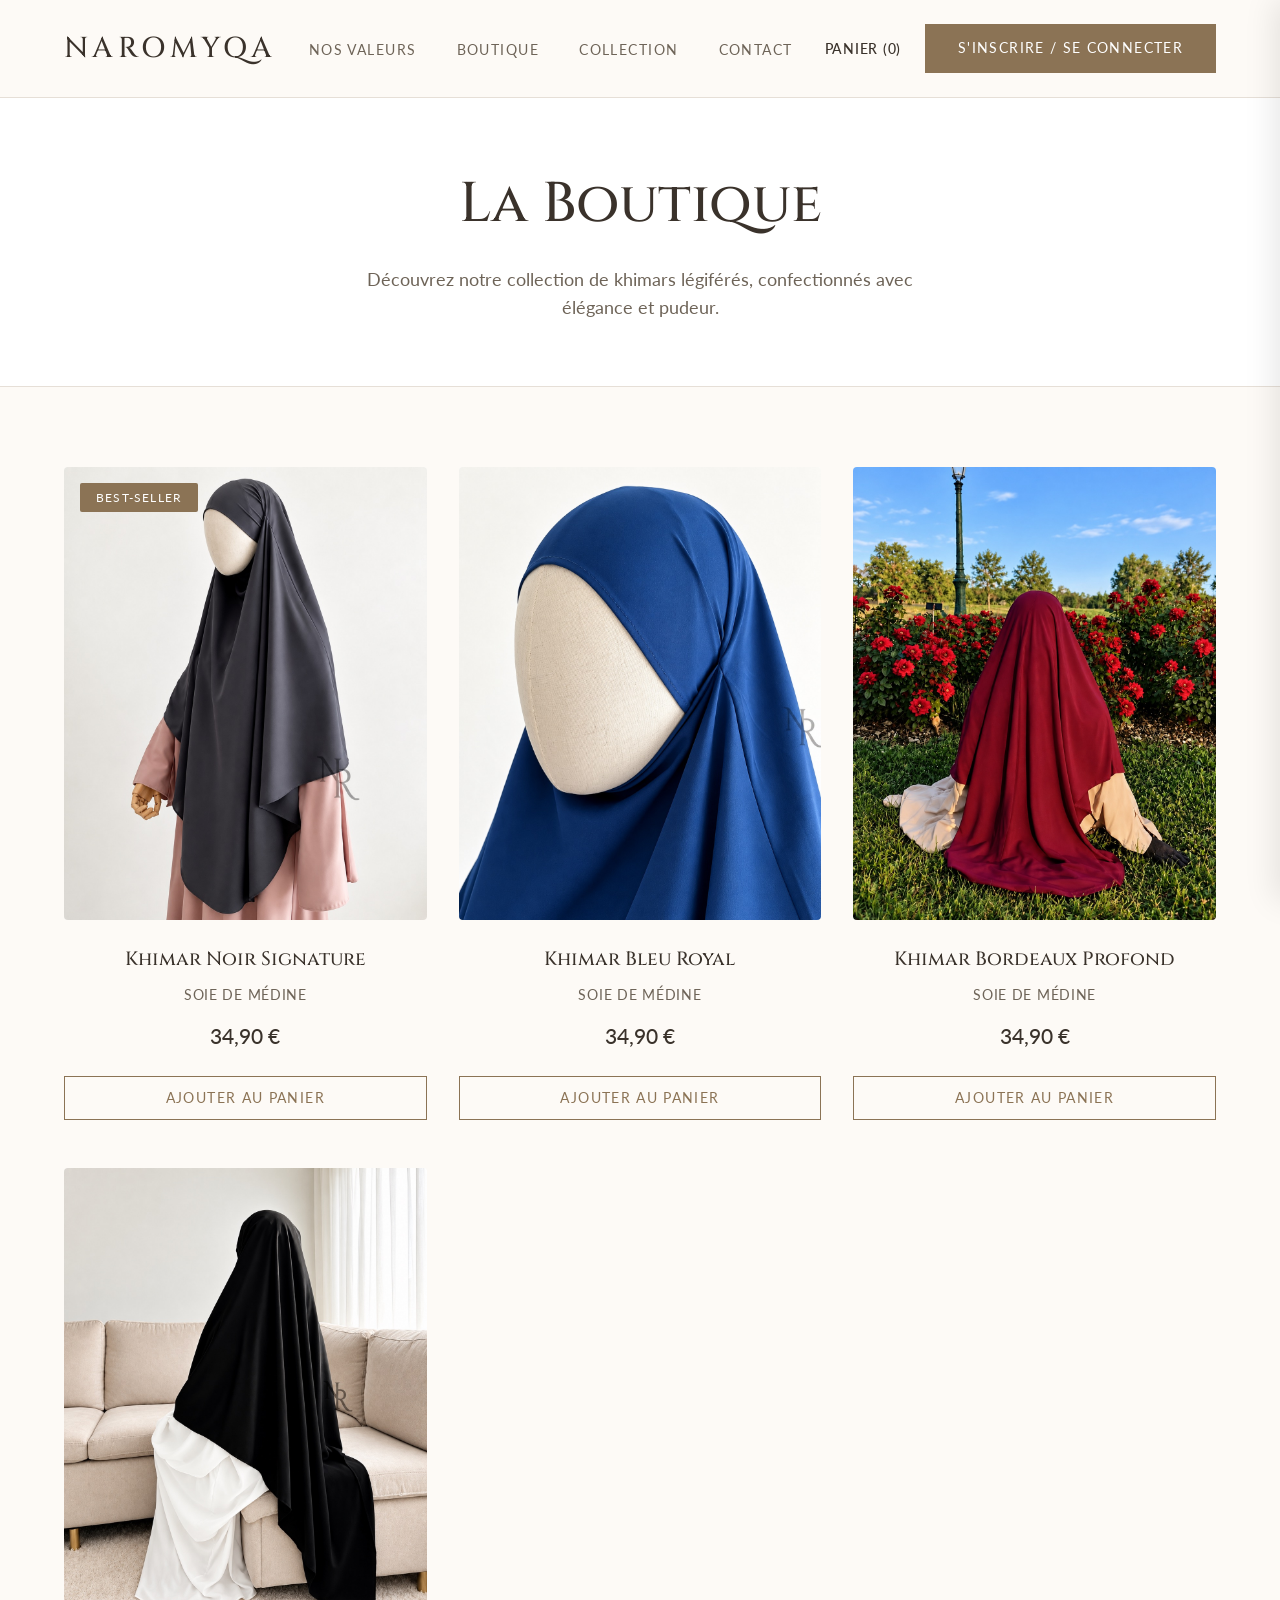
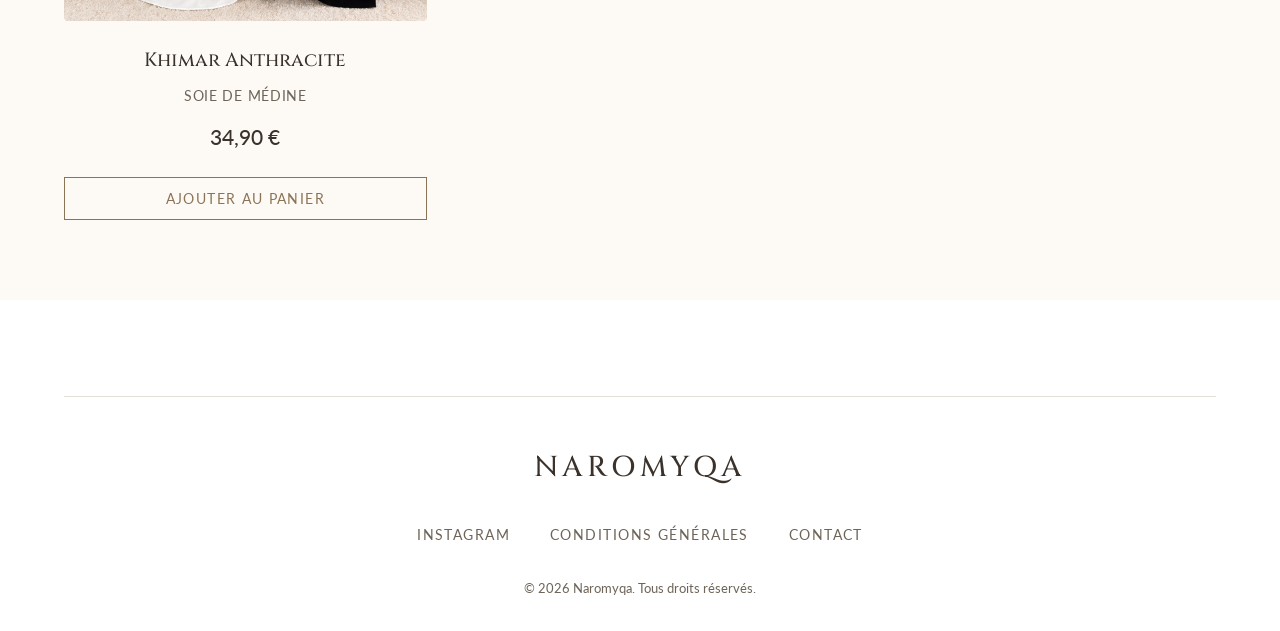
==== boutique.html @ 2ec2189b "Initial commit with checkout and klaviyo backend" ====
<!DOCTYPE html>
<html lang="fr">
<head>
    <meta charset="UTF-8">
    <meta name="viewport" content="width=device-width, initial-scale=1.0">
    <title>Boutique | Naromyqa</title>
    <meta name="description" content="Découvrez notre collection de khimars légiférés.">
    <link href="https://fonts.googleapis.com/css2?family=Cinzel:wght@400;500;600&family=Lato:wght@300;400&display=swap" rel="stylesheet">
    <link rel="stylesheet" href="styles.css">
    <style>
        .product-link { text-decoration: none; color: inherit; }
        .product-link:hover h3 { text-decoration: underline; }
    </style>
    <script src="https://cdn.jsdelivr.net/npm/@supabase/supabase-js@2"></script>
</head>
<body class="shop-page">
    <nav class="navbar">
        <a href="index.html" class="logo">NAROMYQA</a>
        <ul class="nav-links">
            <li><a href="index.html#valeurs">Nos Valeurs</a></li>
            <li><a href="boutique.html">Boutique</a></li>
            <li><a href="index.html#collection">Collection</a></li>
            <li><a href="index.html#contact">Contact</a></li>
        </ul>
        <div class="nav-actions">
            <a href="#" class="cart-toggle" id="cart-btn">Panier (<span id="cart-count">0</span>)</a>
            <a href="login.html" class="btn-primary" id="nav-auth-btn">S'inscrire / Se connecter</a>
        </div>
    </nav>

    <header class="shop-header fade-in-up">
        <h1>La Boutique</h1>
        <p>Découvrez notre collection de khimars légiférés, confectionnés avec élégance et pudeur.</p>
    </header>

    <main class="shop-container">
        <div class="product-grid">
            <!-- Product 1 -->
            <div class="product-card fade-in-up delay-1">
                <div class="product-image">
                    <a href="produit.html?color=noir"><img src="assets/khimar-noir.jpg" alt="Khimar Noir"></a>
                    <span class="badge">Best-seller</span>
                </div>
                <div class="product-info">
                    <a href="produit.html?color=noir" class="product-link"><h3>Khimar Noir Signature</h3></a>
                    <p class="product-material">Soie de Médine</p>
                    <p class="product-price">34,90 €</p>
                    <button class="btn-secondary add-to-cart">Ajouter au panier</button>
                </div>
            </div>

            <!-- Product 2 -->
            <div class="product-card fade-in-up delay-1">
                <div class="product-image">
                    <a href="produit.html?color=bleu"><img src="assets/khimar-bleu.jpg" alt="Khimar Bleu"></a>
                </div>
                <div class="product-info">
                    <a href="produit.html?color=bleu" class="product-link"><h3>Khimar Bleu Royal</h3></a>
                    <p class="product-material">Soie de Médine</p>
                    <p class="product-price">34,90 €</p>
                    <button class="btn-secondary add-to-cart">Ajouter au panier</button>
                </div>
            </div>

            <!-- Product 3 -->
            <div class="product-card fade-in-up delay-2">
                <div class="product-image">
                    <a href="produit.html?color=bordeaux"><img src="assets/khimar-bordeaux.jpg" alt="Khimar Bordeaux"></a>
                </div>
                <div class="product-info">
                    <a href="produit.html?color=bordeaux" class="product-link"><h3>Khimar Bordeaux Profond</h3></a>
                    <p class="product-material">Soie de Médine</p>
                    <p class="product-price">34,90 €</p>
                    <button class="btn-secondary add-to-cart">Ajouter au panier</button>
                </div>
            </div>

            <!-- Product 4 -->
            <div class="product-card fade-in-up delay-2">
                <div class="product-image">
                    <a href="produit.html?color=gris"><img src="assets/khimar-gris.jpg" alt="Khimar Gris"></a>
                </div>
                <div class="product-info">
                    <a href="produit.html?color=gris" class="product-link"><h3>Khimar Anthracite</h3></a>
                    <p class="product-material">Soie de Médine</p>
                    <p class="product-price">34,90 €</p>
                    <button class="btn-secondary add-to-cart">Ajouter au panier</button>
                </div>
            </div>
        </div>
    </main>

    <footer id="contact" class="footer">
        <div class="footer-bottom">
            <div class="logo">NAROMYQA</div>
            <div class="footer-links">
                <a href="#">Instagram</a>
                <a href="#">Conditions Générales</a>
                <a href="#">Contact</a>
            </div>
            <p class="copyright">© 2026 Naromyqa. Tous droits réservés.</p>
        </div>
    </footer>

    <!-- Panier (Sidebar) -->
    <div class="cart-overlay" id="cart-overlay"></div>
    <div class="cart-sidebar" id="cart-sidebar">
        <div class="cart-header">
            <h2>Votre Panier</h2>
            <button class="close-cart" id="close-cart">&times;</button>
        </div>
        <div class="shipping-bar-container">
            <p id="shipping-message">Livraison gratuite à partir de <strong>80 €</strong></p>
            <div class="shipping-progress">
                <div class="shipping-progress-fill" id="shipping-progress-fill"></div>
            </div>
        </div>
        <div class="cart-items" id="cart-items">
            <!-- Items injectés via JS -->
        </div>
        <div class="cart-footer">
            <div class="cart-reassurance">
                <span>🔒 Paiement sécurisé</span>
                <span>📦 Expédition 24/48h</span>
            </div>
            <div class="cart-total">
                <span>TOTAL</span>
                <span id="cart-total-price">0,00 €</span>
            </div>
            <button class="btn-primary w-100 checkout-btn" onclick="window.location.href='checkout.html'" style="width:100%; font-size:1.1rem; padding:1rem; letter-spacing:1px; display:flex; justify-content:center; align-items:center; gap:10px;">
                <svg width="20" height="20" viewBox="0 0 24 24" fill="none" stroke="currentColor" stroke-width="2"><rect x="3" y="11" width="18" height="11" rx="2" ry="2"></rect><path d="M7 11V7a5 5 0 0 1 10 0v4"></path></svg>
                PASSER À LA CAISSE
            </button>
            <div class="payment-methods">
                <img src="https://upload.wikimedia.org/wikipedia/commons/b/b5/PayPal.svg" alt="PayPal" height="15" style="margin-right:10px;">
                <img src="https://upload.wikimedia.org/wikipedia/commons/2/2a/Mastercard-logo.svg" alt="Mastercard" height="15">
            </div>
        </div>
    </div>

    <script src="auth.js?v=3"></script>
    <script src="script.js?v=3"></script>
</body>
</html>
---- styles.css ----
:root {
    --bg-color: #fdfaf6; /* Soft beige/cream */
    --text-primary: #3a322b; /* Deep taupe/brown */
    --text-secondary: #6e6458;
    --accent: #8b7355; /* Warm earthy tone */
    --accent-hover: #6a573f;
    --surface: #ffffff;
    --border: #e6dfd7;
}

* {
    margin: 0;
    padding: 0;
    box-sizing: border-box;
}

body {
    background-color: var(--bg-color);
    color: var(--text-primary);
    font-family: 'Lato', sans-serif;
    line-height: 1.6;
    overflow-x: hidden;
    -webkit-font-smoothing: antialiased;
}

h1, h2, h3, .logo, .eyebrow {
    font-family: 'Cinzel', serif;
    font-weight: 500;
}

a {
    text-decoration: none;
    color: inherit;
    transition: color 0.3s ease;
}

/* Navbar */
.navbar {
    position: fixed;
    top: 0;
    left: 0;
    width: 100%;
    padding: 1.5rem 5%;
    display: flex;
    justify-content: space-between;
    align-items: center;
    background: rgba(253, 250, 246, 0.9);
    backdrop-filter: blur(10px);
    z-index: 1000;
    border-bottom: 1px solid var(--border);
}

.logo {
    font-size: 1.8rem;
    letter-spacing: 0.15em;
    color: var(--text-primary);
}

.nav-links {
    display: flex;
    list-style: none;
    gap: 2.5rem;
}

.nav-links a {
    font-size: 0.9rem;
    color: var(--text-secondary);
    text-transform: uppercase;
    letter-spacing: 0.1em;
}

.nav-links a:hover {
    color: var(--accent);
}

/* Buttons */
.btn-primary {
    background: var(--accent);
    color: #fff;
    padding: 0.8rem 2rem;
    font-family: 'Lato', sans-serif;
    font-weight: 400;
    text-transform: uppercase;
    letter-spacing: 0.1em;
    font-size: 0.85rem;
    transition: all 0.3s ease;
    border: 1px solid var(--accent);
    cursor: pointer;
}

.btn-primary:hover {
    background: var(--accent-hover);
    border-color: var(--accent-hover);
}

.btn-secondary {
    background: transparent;
    color: var(--accent);
    padding: 0.8rem 2rem;
    font-family: 'Lato', sans-serif;
    text-transform: uppercase;
    letter-spacing: 0.1em;
    font-size: 0.85rem;
    transition: all 0.3s ease;
    border: 1px solid var(--accent);
}

.btn-secondary:hover {
    background: var(--accent);
    color: #fff;
}

/* Hero Section */
.hero {
    min-height: 100vh;
    display: flex;
    flex-direction: column;
    align-items: center;
    justify-content: center;
    text-align: center;
    padding: 8rem 5% 4rem;
    position: relative;
}

.hero-content {
    max-width: 800px;
    z-index: 2;
    margin-bottom: 3rem;
}

.eyebrow {
    color: var(--accent);
    letter-spacing: 0.2em;
    font-size: 0.9rem;
    display: block;
    margin-bottom: 1rem;
    text-transform: uppercase;
}

.hero-title {
    font-size: clamp(2.5rem, 5vw, 4.5rem);
    line-height: 1.2;
    margin-bottom: 1.5rem;
    color: var(--text-primary);
}

.hero-subtitle {
    font-size: 1.1rem;
    color: var(--text-secondary);
    max-width: 600px;
    margin: 0 auto 2.5rem;
}

.hero-image-wrapper {
    width: 100%;
    max-width: 900px;
    position: relative;
}

.hero-image {
    width: 100%;
    height: auto;
    max-height: 700px;
    box-shadow: 0 10px 40px rgba(0,0,0,0.05);
    border-radius: 4px;
    object-fit: cover;
    object-position: center 30%;
}

/* Features / Values */
.features {
    padding: 6rem 5%;
    background-color: var(--surface);
}

.section-header {
    text-align: center;
    margin-bottom: 4rem;
}

.section-header h2 {
    font-size: 2.5rem;
    margin-bottom: 1rem;
}

.divider {
    width: 60px;
    height: 2px;
    background-color: var(--accent);
    margin: 0 auto;
}

.features-grid {
    display: grid;
    grid-template-columns: repeat(auto-fit, minmax(280px, 1fr));
    gap: 3rem;
    max-width: 1100px;
    margin: 0 auto;
    text-align: center;
}

.feature-card {
    padding: 2rem;
}

.icon {
    font-size: 2.5rem;
    margin-bottom: 1.5rem;
    color: var(--accent);
}

.feature-card h3 {
    font-size: 1.4rem;
    margin-bottom: 1rem;
}

.feature-card p {
    color: var(--text-secondary);
    font-size: 1rem;
}

/* Collection Gallery */
.collection {
    padding: 6rem 5%;
    background: var(--bg-color);
    text-align: center;
}

.collection-desc {
    color: var(--text-secondary);
    max-width: 600px;
    margin: 0 auto 3rem;
    font-size: 1.1rem;
}

.gallery-grid {
    display: grid;
    grid-template-columns: repeat(auto-fit, minmax(220px, 1fr));
    gap: 1.5rem;
    max-width: 1200px;
    margin: 0 auto;
}

.gallery-item {
    position: relative;
    border-radius: 4px;
    overflow: hidden;
    aspect-ratio: 4/5;
    background-color: var(--border);
}

.gallery-item.large {
    grid-column: 1 / -1;
    aspect-ratio: 21/9;
}

.gallery-item img {
    width: 100%;
    height: 100%;
    object-fit: cover;
    object-position: center;
    transition: transform 0.5s ease;
}

.gallery-item:hover img {
    transform: scale(1.05);
}

.overlay {
    position: absolute;
    inset: 0;
    background: rgba(58, 50, 43, 0.5);
    display: flex;
    align-items: center;
    justify-content: center;
    opacity: 0;
    transition: opacity 0.3s ease;
}

.gallery-item:hover .overlay {
    opacity: 1;
}

.overlay span {
    color: #fff;
    font-family: 'Cinzel', serif;
    font-size: 1.2rem;
    letter-spacing: 0.1em;
}

.collection-action {
    margin-top: 3rem;
}

@media (max-width: 768px) {
    .gallery-item.large {
        aspect-ratio: 16/9;
    }
}

/* Footer */
.footer {
    padding: 6rem 5% 2rem;
    background-color: var(--surface);
}

.footer-cta {
    text-align: center;
    max-width: 600px;
    margin: 0 auto 5rem;
}

.footer-cta h2 {
    font-size: 2rem;
    margin-bottom: 1rem;
}

.footer-cta p {
    color: var(--text-secondary);
    margin-bottom: 2rem;
}

.waitlist-form {
    display: flex;
    gap: 1rem;
    justify-content: center;
}

.waitlist-form input {
    background: transparent;
    border: 1px solid var(--border);
    color: var(--text-primary);
    padding: 0.8rem 1.5rem;
    width: 100%;
    max-width: 300px;
    font-family: 'Lato', sans-serif;
    outline: none;
    transition: border-color 0.3s ease;
}

.waitlist-form input:focus {
    border-color: var(--accent);
}

.footer-bottom {
    display: flex;
    flex-direction: column;
    align-items: center;
    gap: 2rem;
    padding-top: 3rem;
    border-top: 1px solid var(--border);
}

.footer-links {
    display: flex;
    gap: 2.5rem;
}

.footer-links a {
    color: var(--text-secondary);
    font-size: 0.9rem;
    text-transform: uppercase;
    letter-spacing: 0.1em;
}

.footer-links a:hover {
    color: var(--accent);
}

.copyright {
    color: var(--text-secondary);
    font-size: 0.8rem;
}

/* Animations */
.fade-in-up {
    opacity: 0;
    transform: translateY(30px);
    transition: opacity 0.8s ease, transform 0.8s ease;
}

.fade-in-up.visible {
    opacity: 1;
    transform: translateY(0);
}

.delay-1 { transition-delay: 0.2s; }
.delay-2 { transition-delay: 0.4s; }

/* Responsive */
@media (max-width: 768px) {
    .nav-links {
        display: none;
    }
    
    .waitlist-form {
        flex-direction: column;
        align-items: center;
    }
    
    .hero-title {
        font-size: 2.2rem;
    }
}

/* --- BOUTIQUE STYLES --- */
.shop-page {
    background-color: var(--bg-color);
}

.shop-header {
    padding: 10rem 5% 4rem;
    text-align: center;
    background: var(--surface);
    border-bottom: 1px solid var(--border);
}

.shop-header h1 {
    font-size: 3.5rem;
    color: var(--text-primary);
    margin-bottom: 1rem;
}

.shop-header p {
    color: var(--text-secondary);
    font-size: 1.1rem;
    max-width: 600px;
    margin: 0 auto;
}

.shop-container {
    padding: 5rem 5%;
    max-width: 1400px;
    margin: 0 auto;
    display: flex;
    flex-direction: column;
    gap: 3rem;
}

.product-grid {
    display: grid;
    grid-template-columns: repeat(auto-fill, minmax(280px, 1fr));
    gap: 3rem 2rem;
}

.product-card {
    background: transparent;
    transition: transform 0.3s ease;
}

.product-card:hover {
    transform: translateY(-5px);
}

.product-image {
    position: relative;
    border-radius: 4px;
    overflow: hidden;
    aspect-ratio: 4/5;
    background: var(--surface);
    margin-bottom: 1.5rem;
}

.product-image img {
    width: 100%;
    height: 100%;
    object-fit: cover;
    object-position: center;
    transition: transform 0.6s ease;
}

.product-card:hover .product-image img {
    transform: scale(1.05);
}

.badge {
    position: absolute;
    top: 1rem;
    left: 1rem;
    background: var(--accent);
    color: #fff;
    padding: 0.3rem 1rem;
    font-size: 0.75rem;
    text-transform: uppercase;
    letter-spacing: 0.1em;
    border-radius: 2px;
}

.product-info {
    text-align: center;
}

.product-info h3 {
    font-size: 1.2rem;
    margin-bottom: 0.5rem;
    color: var(--text-primary);
}

.product-material {
    color: var(--text-secondary);
    font-size: 0.9rem;
    margin-bottom: 0.8rem;
    text-transform: uppercase;
    letter-spacing: 0.05em;
}

.product-price {
    font-size: 1.3rem;
    color: var(--text-primary);
    font-weight: 500;
    margin-bottom: 1.5rem;
}

.add-to-cart {
    width: 100%;
}

/* --- PANIER STYLES --- */
.nav-actions {
    display: flex;
    align-items: center;
    gap: 1.5rem;
}

.cart-toggle {
    font-weight: 500;
    text-transform: uppercase;
    letter-spacing: 0.05em;
    font-size: 0.9rem;
    cursor: pointer;
}

.cart-overlay {
    position: fixed;
    top: 0;
    left: 0;
    width: 100vw;
    height: 100vh;
    background: rgba(0, 0, 0, 0.5);
    z-index: 1999;
    opacity: 0;
    visibility: hidden;
    transition: all 0.3s ease;
}

.cart-overlay.active {
    opacity: 1;
    visibility: visible;
}

.cart-sidebar {
    position: fixed;
    top: 0;
    right: -400px;
    width: 400px;
    max-width: 100vw;
    height: 100vh;
    background: var(--surface);
    z-index: 2000;
    display: flex;
    flex-direction: column;
    transition: right 0.4s ease;
    box-shadow: -5px 0 30px rgba(0,0,0,0.1);
}

.cart-sidebar.active {
    right: 0;
}

.cart-header {
    padding: 1.5rem 2rem;
    border-bottom: 1px solid var(--border);
    display: flex;
    justify-content: space-between;
    align-items: center;
}

.cart-header h2 {
    font-size: 1.5rem;
    margin: 0;
}

.close-cart {
    background: none;
    border: none;
    font-size: 2rem;
    cursor: pointer;
    color: var(--text-primary);
}

.cart-items {
    flex-grow: 1;
    padding: 2rem;
    overflow-y: auto;
    display: flex;
    flex-direction: column;
    gap: 1.5rem;
}

.cart-item {
    display: flex;
    gap: 1rem;
    align-items: center;
    border-bottom: 1px solid var(--border);
    padding-bottom: 1rem;
}

.cart-item img {
    width: 70px;
    height: 90px;
    object-fit: cover;
    border-radius: 4px;
}

.cart-item-details {
    flex-grow: 1;
}

.cart-item-title {
    font-size: 0.95rem;
    margin-bottom: 0.3rem;
}

.cart-item-price {
    font-weight: 500;
    color: var(--accent);
}

.cart-item-actions {
    display: flex;
    align-items: center;
    gap: 0.8rem;
    margin-top: 0.5rem;
}

.qty-btn {
    background: var(--bg-color);
    border: 1px solid var(--border);
    width: 25px;
    height: 25px;
    border-radius: 50%;
    cursor: pointer;
    display: flex;
    align-items: center;
    justify-content: center;
}

.remove-item {
    background: none;
    border: none;
    color: #cc0000;
    font-size: 0.8rem;
    cursor: pointer;
    margin-left: auto;
    text-decoration: underline;
}

.cart-footer {
    padding: 2rem;
    border-top: 1px solid var(--border);
    background: var(--surface);
}

.cart-total {
    display: flex;
    justify-content: space-between;
    font-size: 1.3rem;
    font-weight: 500;
    margin-bottom: 1.5rem;
}

.shipping-bar-container {
    padding: 1rem 2rem;
    background: #fdfbf7;
    border-bottom: 1px solid var(--border);
}

.shipping-bar-container p {
    font-size: 0.85rem;
    text-align: center;
    margin-bottom: 0.5rem;
    color: var(--text-primary);
}

.shipping-progress {
    height: 4px;
    background: #e0e0e0;
    border-radius: 4px;
    overflow: hidden;
}

.shipping-progress-fill {
    height: 100%;
    background: var(--text-primary);
    width: 0%;
    transition: width 0.5s ease, background-color 0.5s ease;
}

.cart-reassurance {
    display: flex;
    justify-content: space-between;
    font-size: 0.8rem;
    font-weight: 500;
    color: var(--text-secondary);
    margin-bottom: 1.5rem;
}

.payment-methods {
    display: flex;
    justify-content: center;
    align-items: center;
    margin-top: 1rem;
    opacity: 0.6;
}

/* --- PRODUCT PAGE STYLES --- */
.product-page-layout {
    background-color: var(--surface);
}
.product-detail-container {
    padding: 8rem 5% 4rem;
    max-width: 1200px;
    margin: 0 auto;
}
.breadcrumbs {
    font-size: 0.9rem;
    color: var(--text-secondary);
    margin-bottom: 2rem;
}
.breadcrumbs a {
    color: var(--text-primary);
    text-decoration: none;
}
.product-detail-grid {
    display: grid;
    grid-template-columns: 1fr 1fr;
    gap: 4rem;
}
.product-gallery img {
    width: 100%;
    aspect-ratio: 4/5;
    object-fit: cover;
    border-radius: 4px;
}
.product-info-panel {
    display: flex;
    flex-direction: column;
}
.product-info-panel h1 {
    font-size: 2.5rem;
    margin-bottom: 1rem;
    color: var(--text-primary);
}
.product-price-large {
    font-size: 2rem;
    font-weight: 500;
    color: var(--text-primary);
    margin-bottom: 0.5rem;
}
.klarna-promo {
    font-size: 0.85rem;
    color: var(--text-secondary);
    margin-bottom: 2rem;
}
.product-description {
    line-height: 1.6;
    margin-bottom: 2rem;
    color: var(--text-secondary);
}
.option-label {
    margin-bottom: 0.5rem;
    font-size: 0.9rem;
}
.color-selectors {
    display: flex;
    gap: 1rem;
    margin-bottom: 2rem;
}
.color-btn {
    width: 40px;
    height: 40px;
    border-radius: 50%;
    border: 2px solid transparent;
    cursor: pointer;
    transition: all 0.3s ease;
}
.color-btn.active {
    border-color: var(--accent);
    box-shadow: 0 0 0 2px var(--bg-color), 0 0 0 4px var(--accent);
}
.add-to-cart-wrapper {
    display: flex;
    gap: 1rem;
    margin-bottom: 2rem;
}
.qty-selector {
    display: flex;
    align-items: center;
    border: 1px solid var(--border);
    border-radius: 4px;
}
.qty-selector button {
    background: none;
    border: none;
    width: 40px;
    height: 100%;
    font-size: 1.2rem;
    cursor: pointer;
}
.qty-selector input {
    width: 40px;
    text-align: center;
    border: none;
    font-size: 1rem;
    background: transparent;
    color: var(--text-primary);
}
.detail-add-btn {
    flex-grow: 1;
    padding: 1rem;
    font-size: 1.1rem;
    letter-spacing: 1px;
}
.product-perks {
    display: flex;
    flex-direction: column;
    gap: 0.8rem;
    margin-bottom: 3rem;
    font-size: 0.9rem;
    color: var(--text-secondary);
}
.accordion-item {
    border-bottom: 1px solid var(--border);
}
.accordion-header {
    width: 100%;
    background: none;
    border: none;
    padding: 1.5rem 0;
    display: flex;
    justify-content: space-between;
    font-size: 1rem;
    font-weight: 500;
    color: var(--text-primary);
    cursor: pointer;
}
.accordion-content {
    max-height: 0;
    overflow: hidden;
    transition: max-height 0.3s ease;
}
@media (max-width: 768px) {
    .product-detail-grid {
        grid-template-columns: 1fr;
        gap: 2rem;
    }
}

/* --- AUTH PAGE STYLES --- */
.auth-page {
    background-color: var(--bg-color);
    min-height: 100vh;
    display: flex;
    align-items: center;
    justify-content: center;
}
.auth-container {
    width: 100%;
    max-width: 450px;
    padding: 2rem;
}
.auth-box {
    background: var(--surface);
    padding: 3rem;
    border-radius: 4px;
    box-shadow: 0 10px 40px rgba(0,0,0,0.05);
    text-align: center;
    transition: transform 0.2s ease, opacity 0.2s ease;
}
.btn-primary.loading {
    opacity: 0.7;
    cursor: not-allowed;
    background-color: var(--text-secondary);
    border-color: var(--text-secondary);
}

/* Account Dashboard Specific Styles */
.account-tab {
    display: block;
    padding: 12px 16px;
    color: var(--text-secondary);
    text-decoration: none;
    border-radius: 4px;
    transition: background 0.2s, color 0.2s, border-left 0.2s;
    font-size: 1.05rem;
    border-left: 3px solid transparent;
}
.account-tab:hover {
    background: #fafafa;
    color: var(--text-primary);
}
.account-tab.active {
    background: #f9f9f9;
    color: var(--primary);
    border-left: 3px solid var(--primary);
    font-weight: 500;
}
.account-panel {
    animation: fadeIn 0.4s ease-out;
}
@keyframes fadeIn {
    from { opacity: 0; transform: translateY(10px); }
    to { opacity: 1; transform: translateY(0); }
}

/* --- OPTIMISATIONS E-COMMERCE CONVERSION --- */
/* Trust Bar Globale */
.trust-bar {
    display: flex;
    justify-content: center;
    gap: 4rem;
    padding: 2.5rem 5%;
    background: var(--surface);
    border-top: 1px solid #f0f0f0;
    border-bottom: 1px solid #f0f0f0;
    flex-wrap: wrap;
}
.trust-item {
    display: flex;
    align-items: center;
    gap: 1rem;
    color: var(--text-primary);
}
.trust-item svg {
    color: var(--primary);
    width: 28px;
    height: 28px;
}
.trust-item h4 {
    font-size: 0.95rem;
    margin-bottom: 0.2rem;
    font-weight: 600;
    text-transform: uppercase;
    letter-spacing: 0.5px;
}
.trust-item p {
    font-size: 0.85rem;
    color: var(--text-secondary);
    margin: 0;
}

/* Sticky Cart Bar sur page produit */
.sticky-cart-bar {
    position: fixed;
    bottom: 0;
    left: 0;
    width: 100%;
    background: rgba(255, 255, 255, 0.95);
    backdrop-filter: blur(10px);
    border-top: 1px solid #eee;
    box-shadow: 0 -10px 30px rgba(0,0,0,0.05);
    padding: 1rem 5%;
    display: flex;
    justify-content: space-between;
    align-items: center;
    transform: translateY(100%);
    transition: transform 0.4s cubic-bezier(0.16, 1, 0.3, 1);
    z-index: 1000;
}
.sticky-cart-bar.visible {
    transform: translateY(0);
}
.sticky-product-info {
    display: flex;
    align-items: center;
    gap: 1.5rem;
}
.sticky-product-info img {
    width: 50px;
    height: 50px;
    object-fit: cover;
    border-radius: 4px;
}
.sticky-product-info h4 {
    font-family: 'Cinzel', serif;
    font-size: 1.1rem;
    margin: 0 0 0.2rem 0;
}
.sticky-product-info p {
    color: var(--primary);
    font-weight: bold;
    margin: 0;
}

/* Bouton Checkout Pulsing dans le panier */
.checkout-btn {
    animation: pulseCheckout 2s infinite;
}
@keyframes pulseCheckout {
    0% { box-shadow: 0 0 0 0 rgba(166, 143, 119, 0.4); }
    70% { box-shadow: 0 0 0 10px rgba(166, 143, 119, 0); }
    100% { box-shadow: 0 0 0 0 rgba(166, 143, 119, 0); }
}
.auth-box h1 {
    font-size: 2rem;
    margin-bottom: 0.5rem;
    color: var(--text-primary);
}
.auth-box p {
    color: var(--text-secondary);
    margin-bottom: 2rem;
    font-size: 0.95rem;
}
.auth-form {
    display: flex;
    flex-direction: column;
    gap: 1.5rem;
    text-align: left;
}
.form-group label {
    display: block;
    margin-bottom: 0.5rem;
    font-size: 0.9rem;
    color: var(--text-primary);
}
.form-group input {
    width: 100%;
    padding: 0.8rem;
    border: 1px solid var(--border);
    border-radius: 4px;
    background: var(--bg-color);
    color: var(--text-primary);
    font-family: 'Lato', sans-serif;
    outline: none;
    transition: border-color 0.3s ease;
}
.form-group input:focus {
    border-color: var(--accent);
}
.auth-switch {
    margin-top: 1.5rem;
    font-size: 0.9rem;
}
.auth-switch a {
    color: var(--text-primary);
    font-weight: 600;
    text-decoration: underline;
}
.auth-error {
    background: #ffebee;
    color: #c62828;
    padding: 0.8rem;
    border-radius: 4px;
    margin-bottom: 1rem;
    font-size: 0.9rem;
}
.auth-success {
    background: #e8f5e9;
    color: #2e7d32;
    padding: 0.8rem;
    border-radius: 4px;
    margin-bottom: 1rem;
    font-size: 0.9rem;
}
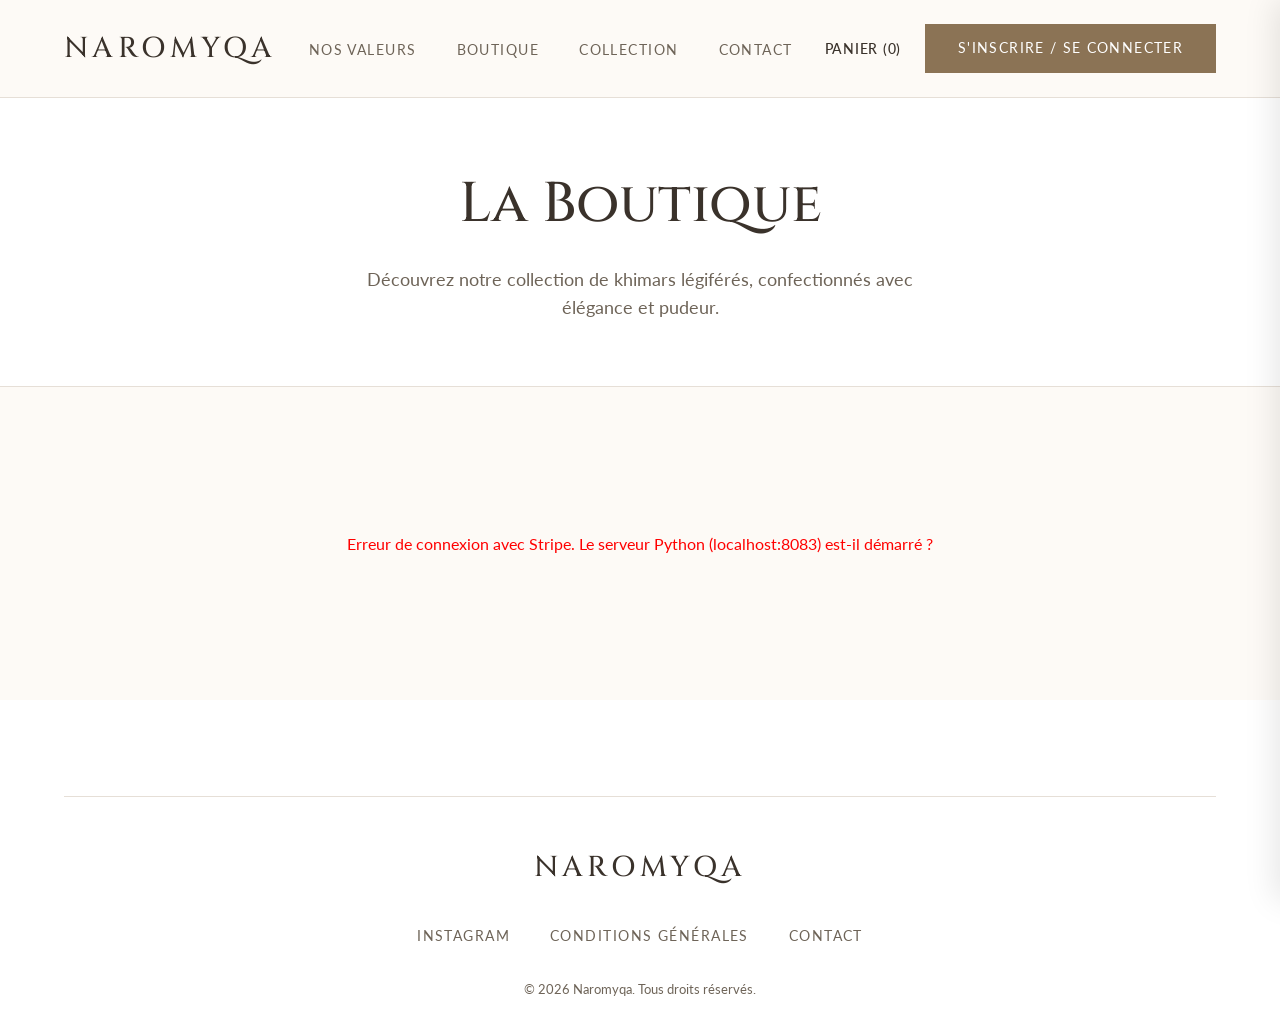
==== commit edf55d53: "feat: Connect boutique.html to Stripe Products API for dynamic catalog rendering" ====
--- a/boutique.html
+++ b/boutique.html
@@ -34,58 +34,10 @@
     </header>
 
     <main class="shop-container">
-        <div class="product-grid">
-            <!-- Product 1 -->
-            <div class="product-card fade-in-up delay-1">
-                <div class="product-image">
-                    <a href="produit.html?color=noir"><img src="assets/khimar-noir.jpg" alt="Khimar Noir"></a>
-                    <span class="badge">Best-seller</span>
-                </div>
-                <div class="product-info">
-                    <a href="produit.html?color=noir" class="product-link"><h3>Khimar Noir Signature</h3></a>
-                    <p class="product-material">Soie de Médine</p>
-                    <p class="product-price">34,90 €</p>
-                    <button class="btn-secondary add-to-cart">Ajouter au panier</button>
-                </div>
-            </div>
-
-            <!-- Product 2 -->
-            <div class="product-card fade-in-up delay-1">
-                <div class="product-image">
-                    <a href="produit.html?color=bleu"><img src="assets/khimar-bleu.jpg" alt="Khimar Bleu"></a>
-                </div>
-                <div class="product-info">
-                    <a href="produit.html?color=bleu" class="product-link"><h3>Khimar Bleu Royal</h3></a>
-                    <p class="product-material">Soie de Médine</p>
-                    <p class="product-price">34,90 €</p>
-                    <button class="btn-secondary add-to-cart">Ajouter au panier</button>
-                </div>
-            </div>
-
-            <!-- Product 3 -->
-            <div class="product-card fade-in-up delay-2">
-                <div class="product-image">
-                    <a href="produit.html?color=bordeaux"><img src="assets/khimar-bordeaux.jpg" alt="Khimar Bordeaux"></a>
-                </div>
-                <div class="product-info">
-                    <a href="produit.html?color=bordeaux" class="product-link"><h3>Khimar Bordeaux Profond</h3></a>
-                    <p class="product-material">Soie de Médine</p>
-                    <p class="product-price">34,90 €</p>
-                    <button class="btn-secondary add-to-cart">Ajouter au panier</button>
-                </div>
-            </div>
-
-            <!-- Product 4 -->
-            <div class="product-card fade-in-up delay-2">
-                <div class="product-image">
-                    <a href="produit.html?color=gris"><img src="assets/khimar-gris.jpg" alt="Khimar Gris"></a>
-                </div>
-                <div class="product-info">
-                    <a href="produit.html?color=gris" class="product-link"><h3>Khimar Anthracite</h3></a>
-                    <p class="product-material">Soie de Médine</p>
-                    <p class="product-price">34,90 €</p>
-                    <button class="btn-secondary add-to-cart">Ajouter au panier</button>
-                </div>
+        <div class="product-grid" id="dynamic-product-grid">
+            <!-- Loader pendant la synchronisation Stripe -->
+            <div style="grid-column: 1/-1; text-align: center; padding: 4rem 0; font-family: 'Cinzel', serif; color: var(--accent);">
+                Chargement de la collection depuis Stripe...
             </div>
         </div>
     </main>
@@ -140,5 +92,66 @@
 
     <script src="auth.js?v=3"></script>
     <script src="script.js?v=3"></script>
+    <script>
+        // Synchronisation du catalogue avec Stripe
+        document.addEventListener('DOMContentLoaded', async () => {
+            const grid = document.getElementById('dynamic-product-grid');
+            if(!grid) return;
+            
+            try {
+                const response = await fetch('http://localhost:8083/products');
+                const products = await response.json();
+                
+                if (products.length === 0) {
+                    grid.innerHTML = '<div style="grid-column: 1/-1; text-align: center; padding: 4rem 0;">Aucun produit actif trouvé sur votre compte Stripe. Allez en créer un !</div>';
+                    return;
+                }
+                
+                grid.innerHTML = ''; // On vide le loader
+                
+                products.forEach((p, index) => {
+                    const delay = index % 2 === 0 ? 'delay-1' : 'delay-2';
+                    const formattedPrice = new Intl.NumberFormat('fr-FR', { style: 'currency', currency: 'EUR' }).format(p.price);
+                    
+                    const card = document.createElement('div');
+                    card.className = `product-card fade-in-up ${delay}`;
+                    card.innerHTML = `
+                        <div class="product-image">
+                            <img src="${p.image}" alt="${p.name}">
+                        </div>
+                        <div class="product-info">
+                            <h3>${p.name}</h3>
+                            <p class="product-material">${p.description || 'Naromyqa Signature'}</p>
+                            <p class="product-price">${formattedPrice}</p>
+                            <button class="btn-secondary add-to-cart" data-name="${p.name}" data-price="${p.price}" data-image="${p.image}">Ajouter au panier</button>
+                        </div>
+                    `;
+                    grid.appendChild(card);
+                });
+                
+                // On réattache les écouteurs du panier aux nouveaux boutons
+                if(typeof attachCartListeners === 'function') {
+                    attachCartListeners();
+                } else {
+                    // Fallback manuel au cas où la fonction globale n'est pas exposée
+                    document.querySelectorAll('.add-to-cart').forEach(btn => {
+                        btn.addEventListener('click', (e) => {
+                            const name = e.target.dataset.name;
+                            const price = parseFloat(e.target.dataset.price);
+                            const img = e.target.dataset.image;
+                            if(typeof addToCart === 'function') {
+                                addToCart(name, price, img);
+                                if(typeof openCart === 'function') openCart();
+                            }
+                        });
+                    });
+                }
+                
+            } catch (err) {
+                console.error("Erreur Stripe:", err);
+                grid.innerHTML = '<div style="grid-column: 1/-1; text-align: center; padding: 4rem 0; color: red;">Erreur de connexion avec Stripe. Le serveur Python (localhost:8083) est-il démarré ?</div>';
+            }
+        });
+    </script>
 </body>
 </html>
--- a/styles.css
+++ b/styles.css
@@ -14,13 +14,19 @@
     box-sizing: border-box;
 }
 
+html, body {
+    overflow-x: hidden;
+    width: 100%;
+    max-width: 100vw;
+}
+
 body {
     background-color: var(--bg-color);
     color: var(--text-primary);
     font-family: 'Lato', sans-serif;
     line-height: 1.6;
-    overflow-x: hidden;
     -webkit-font-smoothing: antialiased;
+    position: relative;
 }
 
 h1, h2, h3, .logo, .eyebrow {
@@ -1062,3 +1068,173 @@
     margin-bottom: 1rem;
     font-size: 0.9rem;
 }
+
+/* ========================================================= */
+/* --- OPTIMISATIONS MOBILES INTENSIVES (SMARTPHONE) --- */
+/* ========================================================= */
+@media (max-width: 768px) {
+    /* Navbar plus compacte */
+    .navbar {
+        padding: 1rem 5%;
+    }
+    .logo {
+        font-size: 1.4rem;
+    }
+    .nav-links {
+        gap: 1rem;
+    }
+    .nav-links a {
+        font-size: 0.8rem;
+    }
+
+    /* Hero Section : Moins de scroll, image visible de suite */
+    .hero {
+        min-height: auto;
+        padding: 6rem 5% 3rem;
+    }
+    .hero-title {
+        font-size: 2rem;
+        margin-bottom: 1rem;
+    }
+    .hero-subtitle {
+        font-size: 0.95rem;
+        margin-bottom: 1.5rem;
+    }
+    .hero-image {
+        max-height: 50vh; /* L'image ne prend que la moitié de l'écran maximum */
+    }
+
+    /* Sections générales : réduire les gros espaces (paddings) */
+    .features, .collection, .product-detail-container {
+        padding: 3rem 5%;
+    }
+    .section-header {
+        margin-bottom: 2rem;
+    }
+    .section-header h2 {
+        font-size: 1.8rem;
+    }
+    
+    /* Trust Bar (La barre de réassurance) - Scroll Horizontal sur Mobile */
+    .trust-bar {
+        gap: 1.5rem;
+        padding: 1.5rem 5%;
+        flex-direction: row; /* On force sur la même ligne */
+        flex-wrap: nowrap;
+        overflow-x: auto; /* Permet le scroll horizontal */
+        scroll-snap-type: x mandatory; /* Effet aimant doux */
+        -webkit-overflow-scrolling: touch;
+        justify-content: flex-start; /* Aligné à gauche pour scroller vers la droite */
+        scrollbar-width: none; /* Cache la barre de défilement (Firefox) */
+        width: 100%;
+        max-width: 100vw;
+    }
+    .trust-bar::-webkit-scrollbar {
+        display: none; /* Cache la barre de défilement (Chrome/Safari) */
+    }
+    .trust-item {
+        flex: 0 0 70%; /* Chaque icône prend 70% de l'écran, invitant à scroller */
+        scroll-snap-align: start;
+        flex-direction: column;
+        gap: 0.5rem;
+        text-align: center;
+    }
+
+    /* Grille de Features et Galerie - Scroll Horizontal sur Mobile */
+    .features-grid, .gallery-grid {
+        display: flex;
+        flex-direction: row;
+        flex-wrap: nowrap;
+        overflow-x: auto;
+        scroll-snap-type: x mandatory;
+        -webkit-overflow-scrolling: touch;
+        scrollbar-width: none;
+        gap: 1.5rem;
+        padding-bottom: 1rem;
+        width: 100%;
+        max-width: 100vw;
+    }
+    .features-grid::-webkit-scrollbar, .gallery-grid::-webkit-scrollbar {
+        display: none;
+    }
+    
+    .feature-card, .gallery-item {
+        flex: 0 0 85%; /* Chaque carte/image prend 85% de l'écran */
+        scroll-snap-align: center;
+    }
+
+    /* Page Produit */
+    .product-detail-container {
+        padding-top: 6rem;
+    }
+    .product-info-panel h1 {
+        font-size: 2rem;
+    }
+    .product-gallery img {
+        max-height: 60vh;
+    }
+    .add-to-cart-wrapper {
+        flex-direction: column; /* Le bouton Ajout Panier prend toute la largeur */
+    }
+    .qty-selector {
+        width: 100%;
+        justify-content: center;
+        margin-bottom: 1rem;
+    }
+    
+    /* Panier & Checkout */
+    .cart-drawer {
+        width: 100%; /* Le panier prend tout l'écran sur mobile */
+    }
+    .checkout-container {
+        padding: 5rem 5% 2rem;
+    }
+    .checkout-grid {
+        grid-template-columns: 1fr;
+        gap: 2rem;
+    }
+    
+    /* Barre d'ajout au panier flottante */
+    .sticky-cart-bar {
+        padding: 0.8rem 5%;
+        flex-direction: column;
+        gap: 0.8rem;
+        text-align: center;
+    }
+    .sticky-product-info {
+        justify-content: center;
+    }
+    .sticky-add-btn {
+        width: 100%;
+    }
+}
+
+/* Animation Swipe Hint globale */
+.swipe-hint {
+    display: none;
+}
+
+@media (max-width: 768px) {
+    .swipe-hint {
+        display: block;
+        text-align: right;
+        font-family: 'Cinzel', serif;
+        font-size: 0.75rem;
+        color: var(--accent);
+        text-transform: uppercase;
+        letter-spacing: 2px;
+        margin-bottom: 15px;
+        padding-right: 5%;
+        opacity: 0.8;
+    }
+    
+    .swipe-hint span {
+        display: inline-block;
+        animation: swipeArrow 2s infinite ease-in-out;
+    }
+    
+    @keyframes swipeArrow {
+        0%, 100% { transform: translateX(0); opacity: 0.5; }
+        50% { transform: translateX(8px); opacity: 1; }
+    }
+}
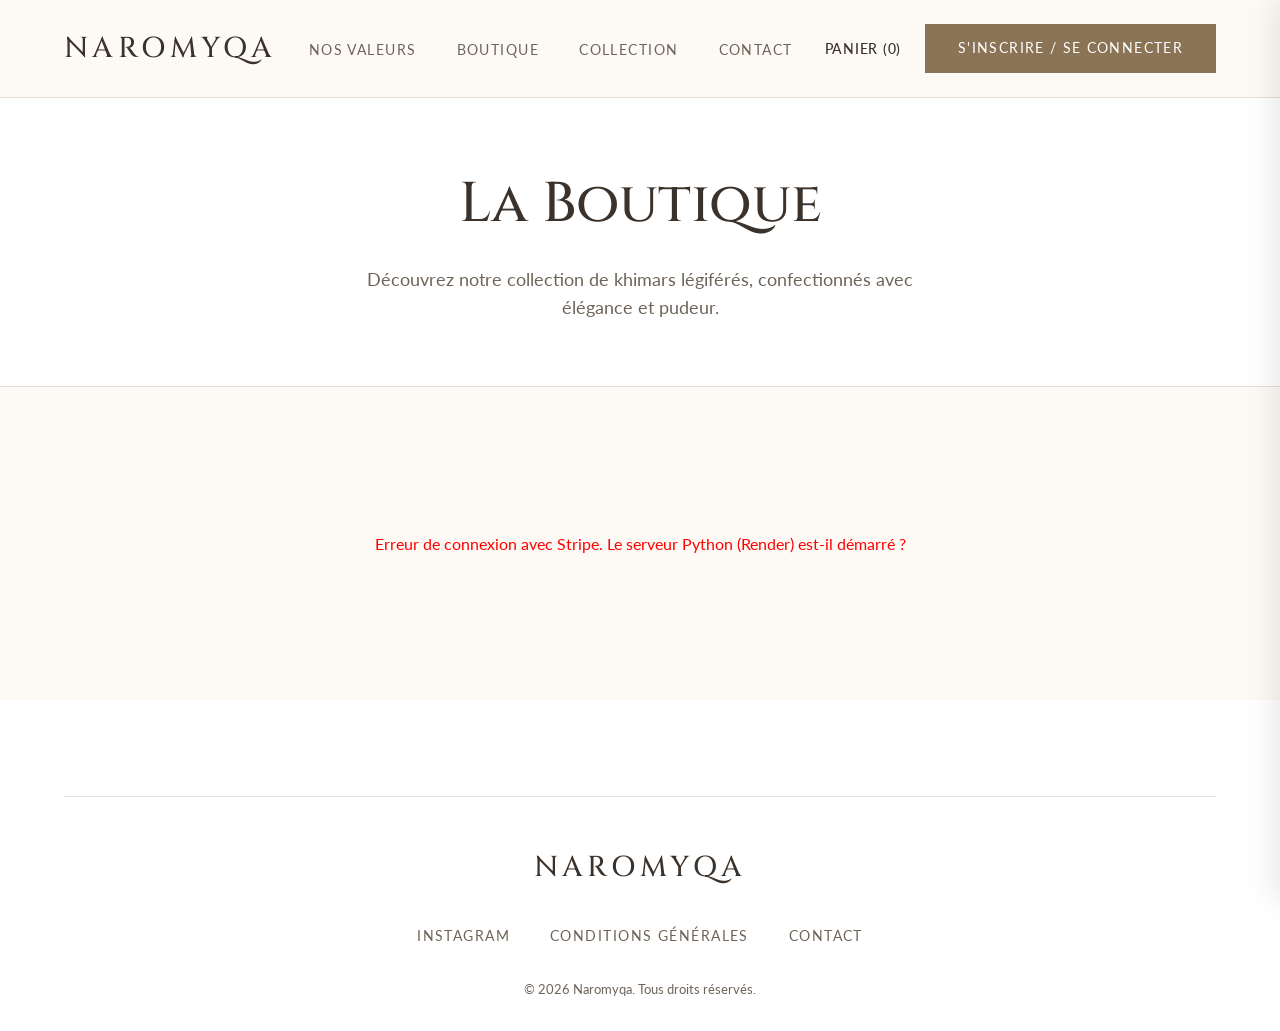
==== commit 1f085f2e: "chore: Update API endpoints to use Render production URL" ====
--- a/boutique.html
+++ b/boutique.html
@@ -99,7 +99,7 @@
             if(!grid) return;
             
             try {
-                const response = await fetch('http://localhost:8083/products');
+                const response = await fetch('https://naromyqa-backend.onrender.com/products');
                 const products = await response.json();
                 
                 if (products.length === 0) {
@@ -149,7 +149,7 @@
                 
             } catch (err) {
                 console.error("Erreur Stripe:", err);
-                grid.innerHTML = '<div style="grid-column: 1/-1; text-align: center; padding: 4rem 0; color: red;">Erreur de connexion avec Stripe. Le serveur Python (localhost:8083) est-il démarré ?</div>';
+                grid.innerHTML = '<div style="grid-column: 1/-1; text-align: center; padding: 4rem 0; color: red;">Erreur de connexion avec Stripe. Le serveur Python (Render) est-il démarré ?</div>';
             }
         });
     </script>
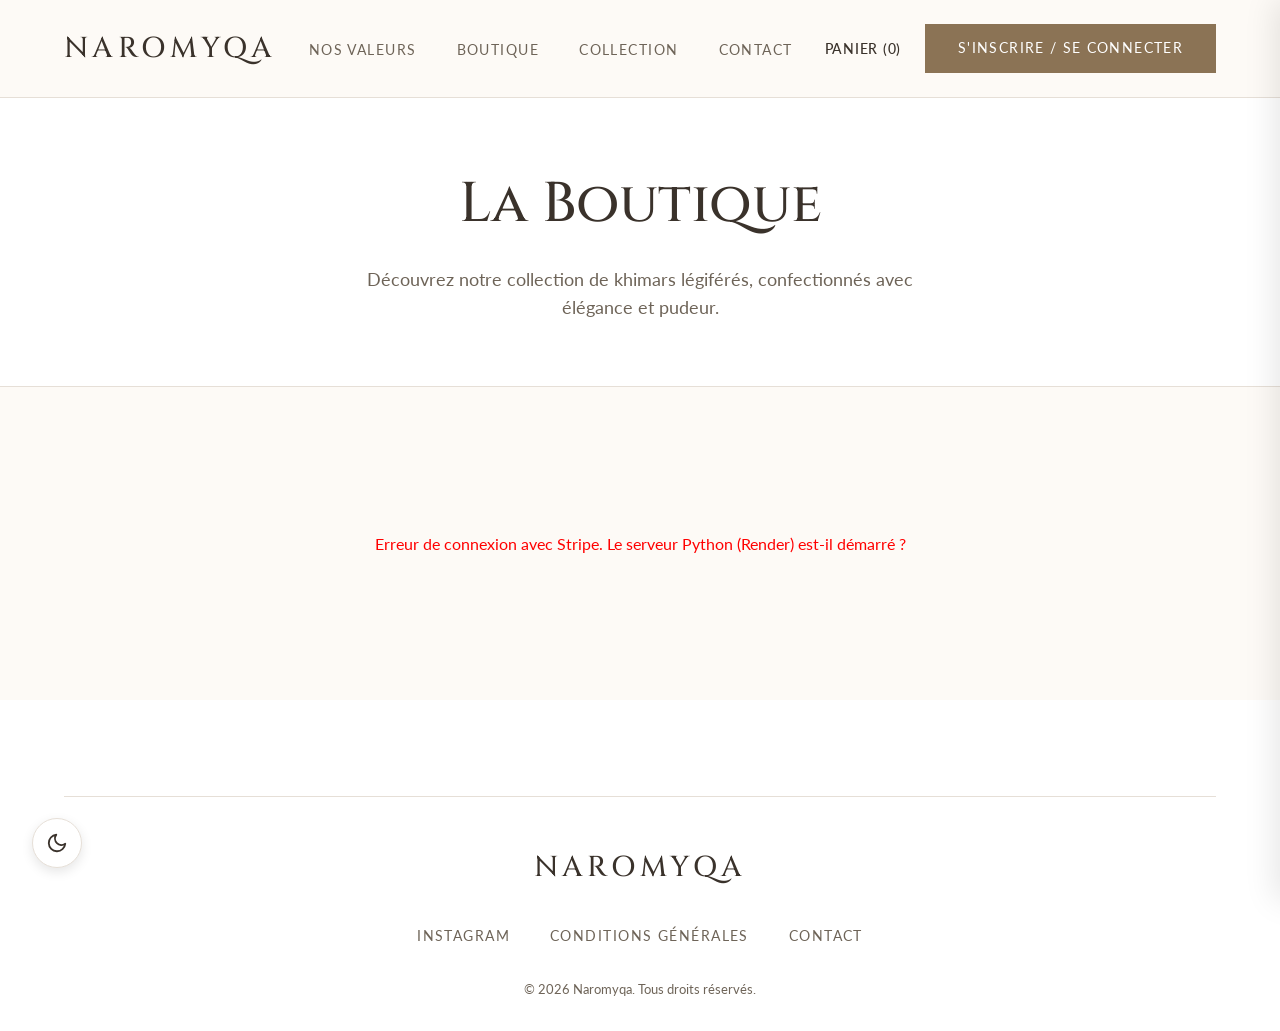
==== commit 1f6c4f0a: "feat: Add global dark mode toggle" ====
--- a/boutique.html
+++ b/boutique.html
@@ -12,6 +12,7 @@
         .product-link:hover h3 { text-decoration: underline; }
     </style>
     <script src="https://cdn.jsdelivr.net/npm/@supabase/supabase-js@2"></script>
+    <script src="theme.js"></script>
 </head>
 <body class="shop-page">
     <nav class="navbar">
--- a/styles.css
+++ b/styles.css
@@ -1238,3 +1238,47 @@
         50% { transform: translateX(8px); opacity: 1; }
     }
 }
+
+/* DARK MODE */
+[data-theme="dark"] {
+    --bg-color: #121212;
+    --text-primary: #fdfaf6;
+    --text-secondary: #c0b8b0;
+    --accent: #d2b48c; 
+    --accent-hover: #f0e6d2;
+    --surface: #1e1e1e;
+    --border: #333333;
+}
+
+body {
+    transition: background-color 0.3s ease, color 0.3s ease;
+}
+
+.theme-toggle-floating {
+    position: fixed;
+    bottom: 2rem;
+    left: 2rem;
+    width: 50px;
+    height: 50px;
+    border-radius: 50%;
+    background-color: var(--surface);
+    color: var(--text-primary);
+    border: 1px solid var(--border);
+    box-shadow: 0 4px 12px rgba(0,0,0,0.1);
+    display: flex;
+    align-items: center;
+    justify-content: center;
+    cursor: pointer;
+    z-index: 1000;
+    transition: all 0.3s ease;
+}
+
+.theme-toggle-floating:hover {
+    transform: translateY(-3px);
+    box-shadow: 0 6px 16px rgba(0,0,0,0.15);
+    color: var(--accent);
+}
+
+[data-theme="dark"] .theme-toggle-floating {
+    box-shadow: 0 4px 12px rgba(0,0,0,0.4);
+}
